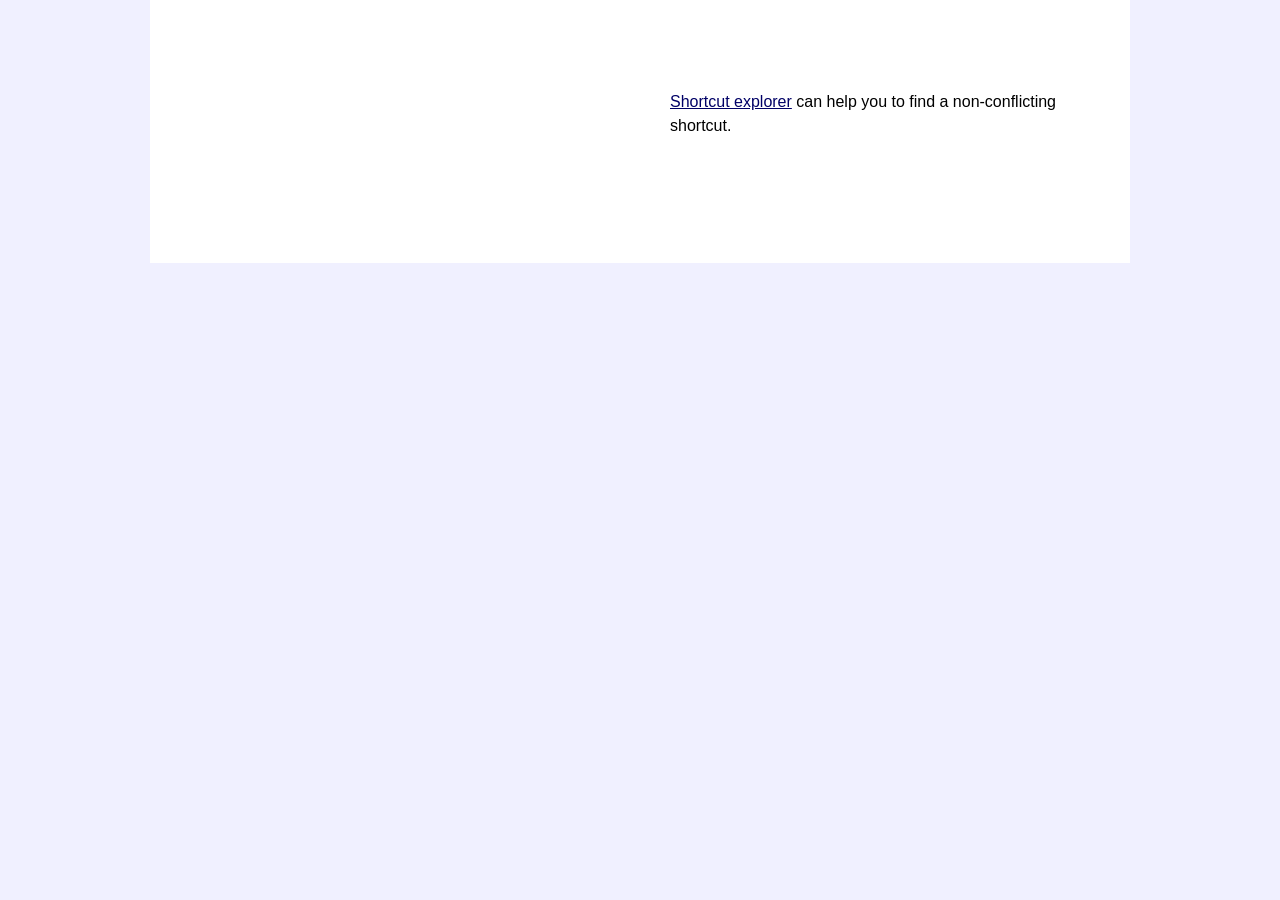
==== index.html @ 9a2fd85f "Update stub page." ====
<!doctype html>

<html lang="en">

<head>
    <meta charset="utf-8">

    <title>Kirill Shmakov</title>

    <meta name="author" content="Kirill Shmakov">
    <meta name="keywords" content="Kirill Shmakov Кирилл Шмаков"/>

    <link rel="stylesheet" type="text/css" href="welcome.css" />
    <link rel="shortcut icon" href="favicon.ico" />
</head>

<body>
<div id="container">

    <div class="row" id="header"></div>

    <div class="row">
        <div class="fright halfwidth">
            <div class="cell">
                <div class="texter">
                    <p>
                        <a href="shortcut-explorer">Shortcut explorer</a> can help you to find a non-conflicting shortcut.
                    </p>
                </div>
            </div>
        </div>
    </div>

    <div class="row" id="footer"></div>
</div>
</body>

</html>
---- welcome.css ----
@import url("reset.css");

html {
    overflow-y: scroll;
}

div {
    overflow: hidden;
}

img {
    border: none;
}

h1, h2, h3 {
    font-family: Helvetica, sans-serif;
    font-weight: normal;
    margin: 20px 0 20px 0;
}

h1, h2, h3, a, a:visited {
    color: #000066;
}

a:hover {
    color: gray;
}

h1 {
    font-size: 32px;
}

h2 {
    font-size: 22px;
}

h3 {
    font-size: 18px;
}

body {
    line-height: 1.5em;
    background: #f0f0ff;
    padding: 0;
    margin: 0;
}

/* general divs */

.fleft {
    float: left;
}

.fright {
    float: right;
}

.center {
    text-align: center;
    margin-left: auto;
    margin-right:  auto;
}

hr {
    border: 0;
    height: 1px;
    background-color: gray;
    width: 90%;
}

/* specific divs */

#container {
    text-align: left;
    width: 980px;
    margin: 0 auto;
    padding: 0;
    background: white;
}

div.row {
    padding: 0 0 30px 0;
}

div.halfwidth {
    width: 50%;
}

div.cell {
    padding: 0 20px 0 20px;
    overflow: hidden;
}

#header {
    height: 50px;
    /*background: gray;*/
}

#footer {
    height: 50px;
    /*background-color: black;*/
}


/* table */

table.sparse td {
    font-family: arial, times;
    text-align: left;
    font-size: 14px;
    padding: 10px 10px 0 10px;
}

/* text */

.texter {
    padding: 5px 10px 5px 10px;
}

.texter p {
    font-family: Helvetica, sans-serif;
    font-size: 16px;
    padding: 5px 0 10px 0;
}

p.bold {
    font-weight: bold;
    padding: 0;
}

p.gray {
    color: gray;
    padding: 0 0 10px 0;
}

/* Pictures */

.photo {
    padding: 10px;
}

.logo {
    padding: 1px 5px 1px 1px;
    height: 15px;
}

.icon {
    padding: 2px 5px 2px 2px;
    height: 25px;
}
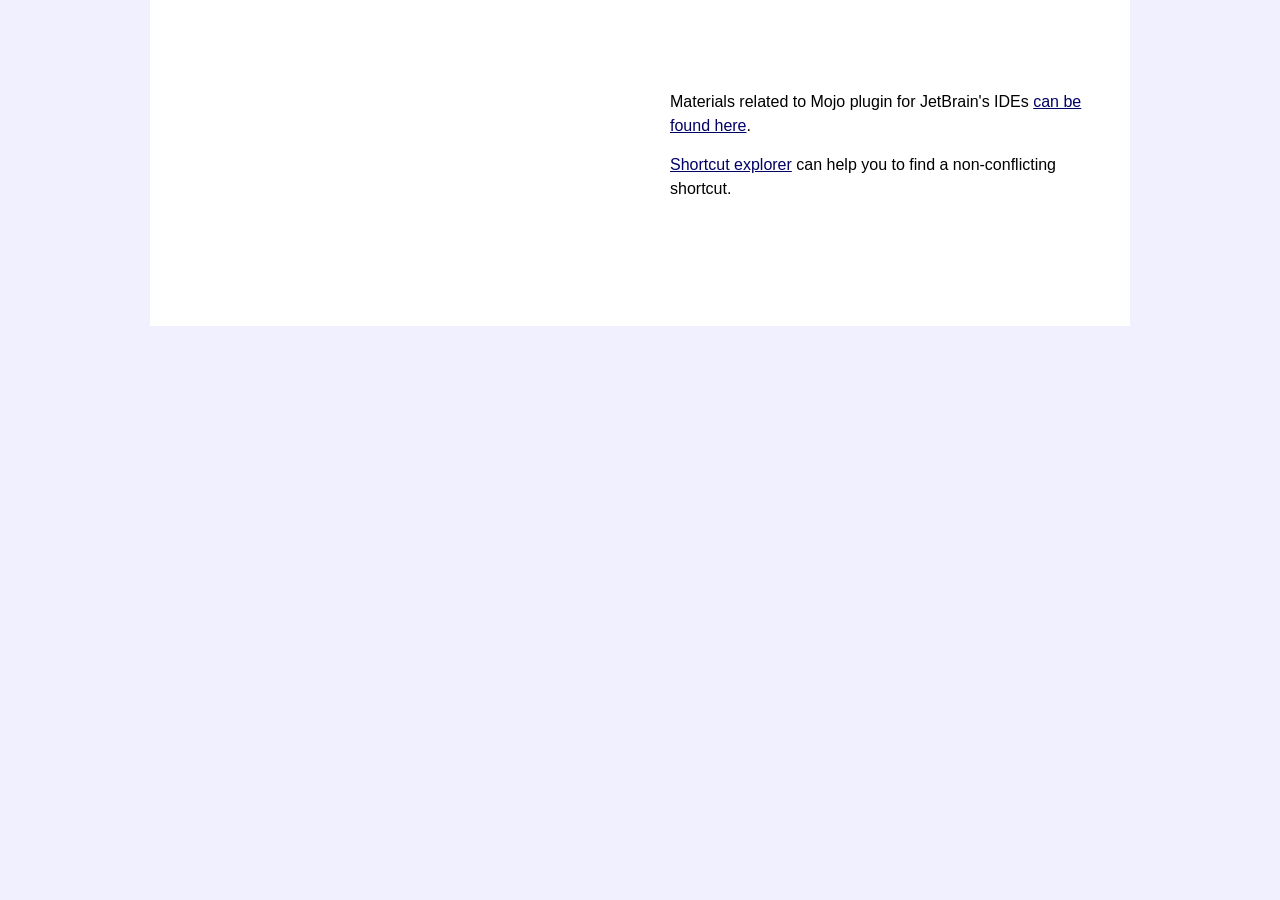
==== commit 8b011754: "Add link to a subsection for Mojo" ====
--- a/index.html
+++ b/index.html
@@ -24,6 +24,9 @@
             <div class="cell">
                 <div class="texter">
                     <p>
+                        Materials related to Mojo plugin for JetBrain's IDEs <a href="mojo-at-jetbrains">can be found here</a>.
+                    </p>
+                    <p>
                         <a href="shortcut-explorer">Shortcut explorer</a> can help you to find a non-conflicting shortcut.
                     </p>
                 </div>
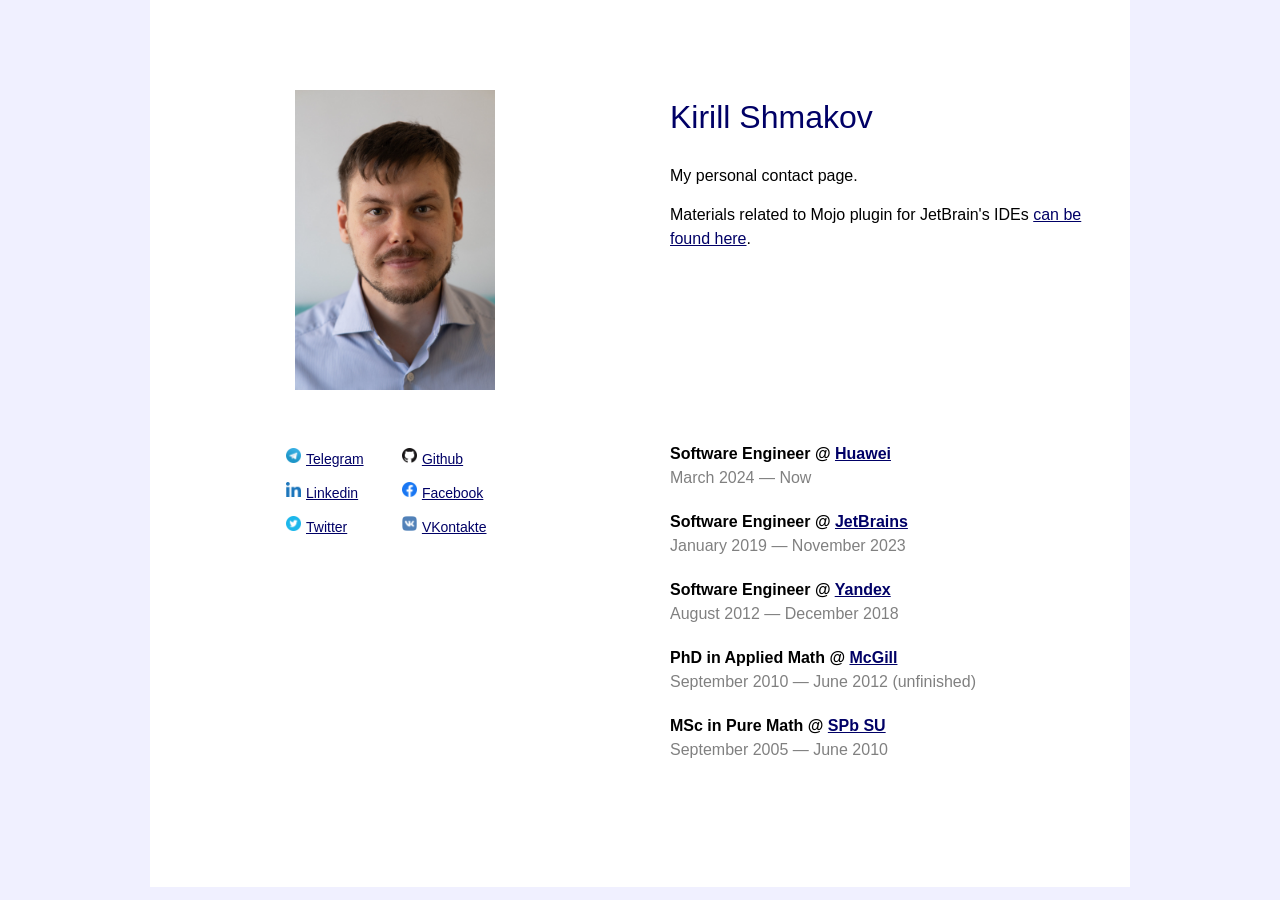
==== commit 182ca4f9: "Update personal card" ====
--- a/index.html
+++ b/index.html
@@ -15,19 +15,150 @@
 </head>
 
 <body>
+
+<!-- Yandex.Metrika counter -->
+<script type="text/javascript" >
+    (function(m,e,t,r,i,k,a){m[i]=m[i]||function(){(m[i].a=m[i].a||[]).push(arguments)};
+    m[i].l=1*new Date();
+    for (var j = 0; j < document.scripts.length; j++) {if (document.scripts[j].src === r) { return; }}
+    k=e.createElement(t),a=e.getElementsByTagName(t)[0],k.async=1,k.src=r,a.parentNode.insertBefore(k,a)})
+    (window, document, "script", "https://mc.yandex.ru/metrika/tag.js", "ym");
+
+    ym(50104159, "init", {
+         clickmap:true,
+         trackLinks:true,
+         accurateTrackBounce:true
+    });
+ </script>
+ <noscript><div><img src="https://mc.yandex.ru/watch/50104159" style="position:absolute; left:-9999px;" alt="" /></div></noscript>
+ <!-- /Yandex.Metrika counter -->
+
+
 <div id="container">
-
     <div class="row" id="header"></div>
 
     <div class="row">
+        <div class="fleft halfwidth">
+            <div class="cell">
+                <div class="center">
+                    <img src="media/me.jpg" class="photo center" alt="Kirill Shmakov" height="300"/>
+                </div>
+            </div>
+        </div>
+
+
         <div class="fright halfwidth">
             <div class="cell">
                 <div class="texter">
+                    <h1>Kirill Shmakov</h1>
+                </div>
+                <div class="texter">
+                    <p>
+                        My personal contact page.
+                    </p>
                     <p>
                         Materials related to Mojo plugin for JetBrain's IDEs <a href="mojo-at-jetbrains">can be found here</a>.
                     </p>
-                    <p>
-                        <a href="shortcut-explorer">Shortcut explorer</a> can help you to find a non-conflicting shortcut.
+                </div>
+            </div>
+        </div>
+    </div>
+
+    <div class="row">
+        <div class="fleft halfwidth">
+            <div class="cell">
+                <div class="center">
+                    <table class="sparse center" style="width:240px;">
+                        <tr>
+                            <td>
+                                <a href="https://t.me/KirillShmakov">
+                                    <img src="media/tg.png" class="logo"/>Telegram
+                                </a>
+                            </td>
+                            <td>
+                                <a href="https://github.com/kishmakov">
+                                    <img src="media/gh.png" class="logo"/>Github
+                                </a>
+                            </td>
+                        </tr>
+                        <tr>
+                            <td>
+                                <a href="https://www.linkedin.com/in/kishmakov/">
+                                    <img src="media/li.png" class="logo"/>Linkedin
+                                </a>
+                            </td>
+                            <td>
+                                <a href="https://facebook.com/kishmakov">
+                                    <img src="media/fb.png" class="logo"/>Facebook
+                                </a>
+                            </td>
+                        </tr>
+                        <tr>
+                            <td>
+                                <a href="https://twitter.com/kishmakov">
+                                    <img src="media/tw.png" class="logo"/>Twitter
+                                </a>
+                            </td>
+                            <td>
+                                <a href="https://vk.com/shmakov">
+                                    <img src="media/vk.png" class="logo"/>VKontakte
+                                </a>
+                            </td>
+                        </tr>
+                    </table>
+                </div>
+            </div>
+        </div>
+
+        <div class="fright halfwidth">
+            <div class="cell">
+                <div class="texter">
+                    <p class="bold">
+                        Software Engineer @
+                        <a href="https://www.huawei.com" target="_blank">Huawei</a>
+                    </p>
+                    <p class="gray">
+                        March 2024 &mdash; Now
+                    </p>
+                </div>
+
+                <div class="texter">
+                    <p class="bold">
+                        Software Engineer @
+                        <a href="https://jetbrains.com" target="_blank">JetBrains</a>
+                    </p>
+                    <p class="gray">
+                        January 2019 &mdash; November 2023
+                    </p>
+                </div>
+
+                <div class="texter">
+                    <p class="bold">
+                        Software Engineer @
+                        <a href="https://yandex.ru" target="_blank">Yandex</a>
+                    </p>
+                    <p class="gray">
+                        August 2012 &mdash; December 2018
+                    </p>
+                </div>
+
+                <div class="texter">
+                    <p class="bold">
+                        PhD in Applied Math @
+                        <a href="https://www.mcgill.ca/" target="_blank">McGill</a>
+                    </p>
+                    <p class="gray">
+                        September 2010 &mdash; June 2012 (unfinished)
+                    </p>
+                </div>
+
+                <div class="texter">
+                    <p class="bold">
+                        MSc in Pure Math @
+                        <a href="https://english.spbu.ru" target="_blank">SPb SU</a>
+                    </p>
+                    <p class="gray">
+                        September 2005 &mdash; June 2010
                     </p>
                 </div>
             </div>
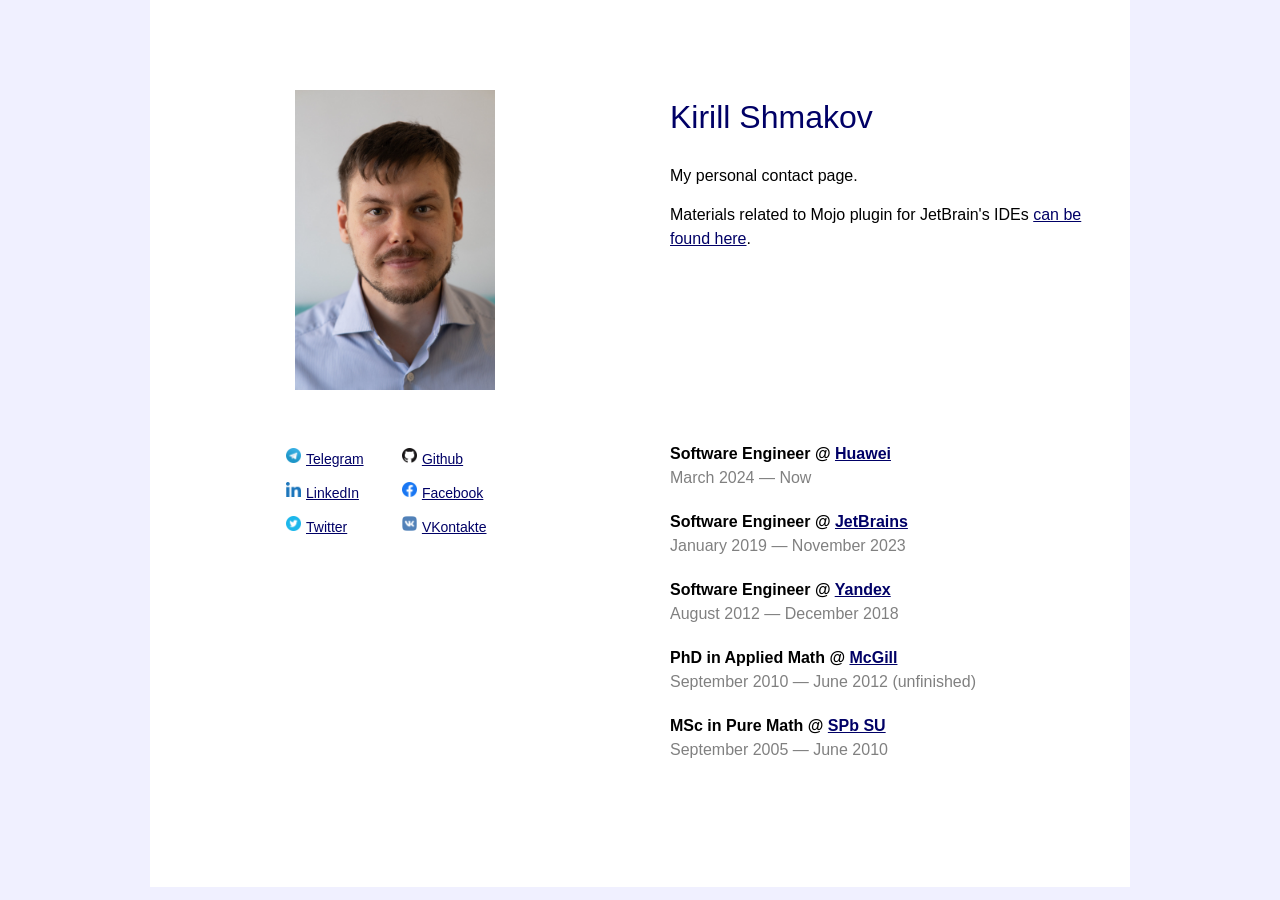
==== commit 1ee7daf6: "Better spelling" ====
--- a/index.html
+++ b/index.html
@@ -84,7 +84,7 @@
                         <tr>
                             <td>
                                 <a href="https://www.linkedin.com/in/kishmakov/">
-                                    <img src="media/li.png" class="logo"/>Linkedin
+                                    <img src="media/li.png" class="logo"/>LinkedIn
                                 </a>
                             </td>
                             <td>
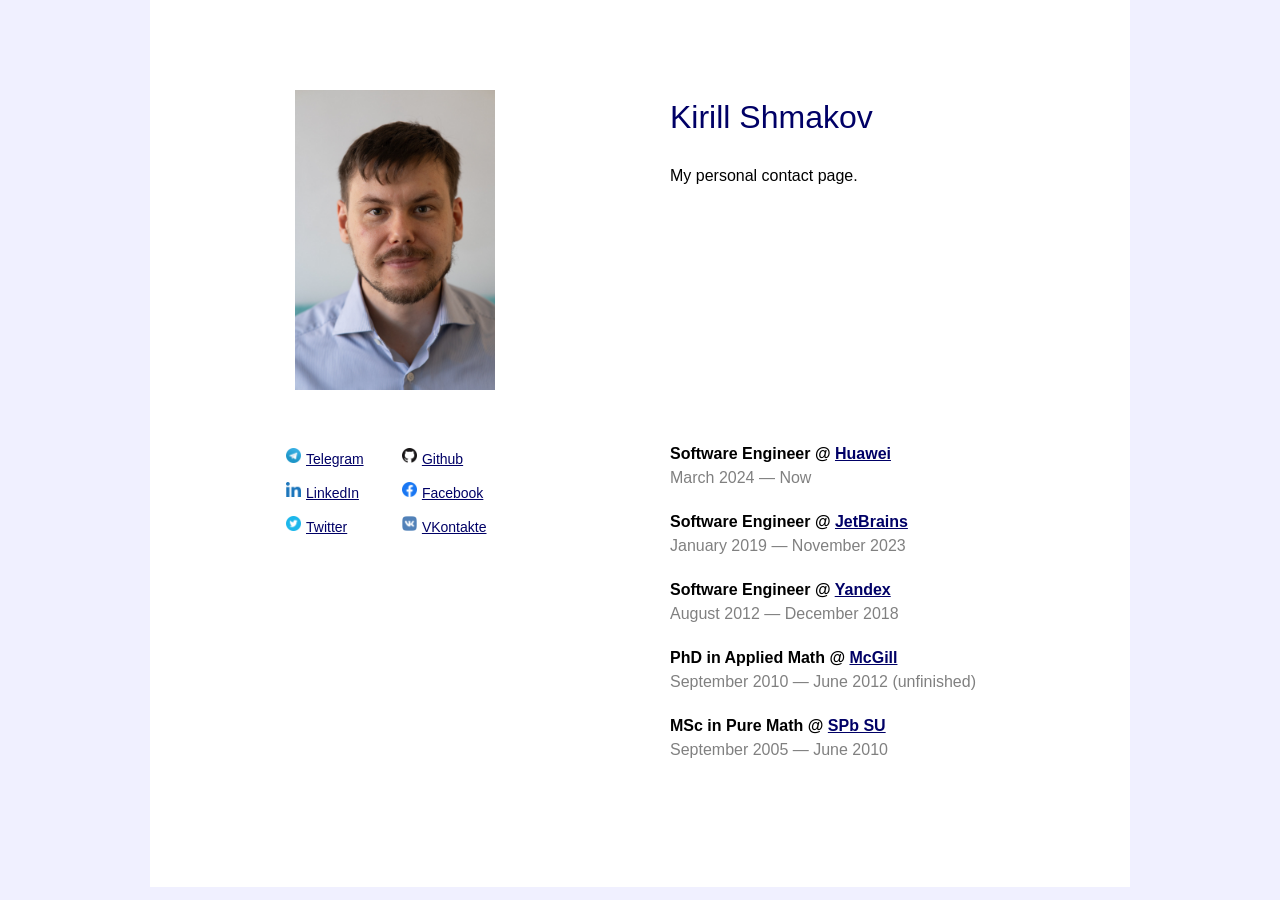
==== commit dff4f612: "Remove mentioning of Mojo plugin from main page" ====
--- a/index.html
+++ b/index.html
@@ -55,9 +55,6 @@
                 <div class="texter">
                     <p>
                         My personal contact page.
-                    </p>
-                    <p>
-                        Materials related to Mojo plugin for JetBrain's IDEs <a href="mojo-at-jetbrains">can be found here</a>.
                     </p>
                 </div>
             </div>
@@ -169,4 +166,4 @@
 </div>
 </body>
 
-</html>+</html>
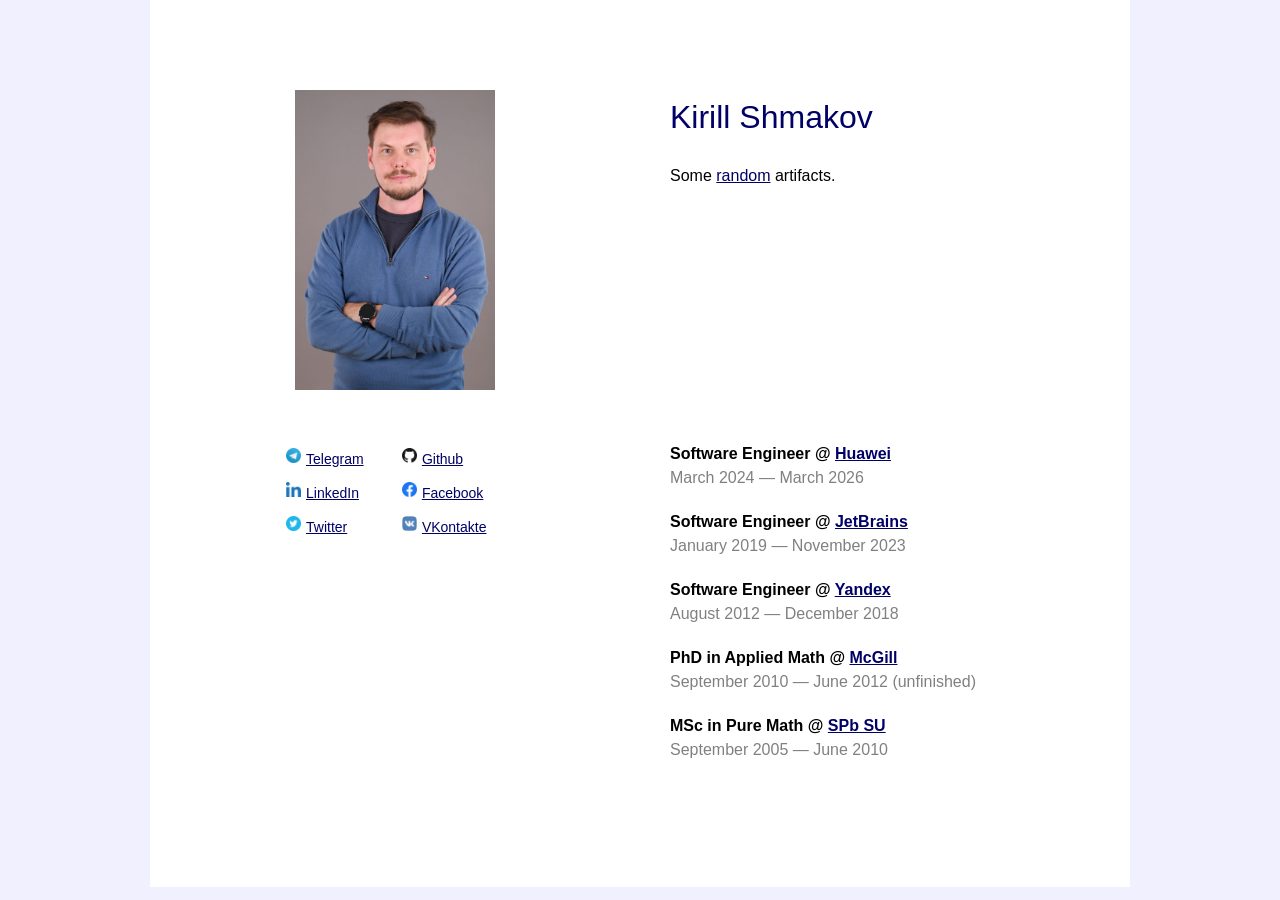
==== commit 5cd67cc5: "Add four colors painter." ====
--- a/index.html
+++ b/index.html
@@ -54,7 +54,7 @@
                 </div>
                 <div class="texter">
                     <p>
-                        My personal contact page.
+                        Some <a href="random/">random</a> artifacts.
                     </p>
                 </div>
             </div>
@@ -115,7 +115,7 @@
                         <a href="https://www.huawei.com" target="_blank">Huawei</a>
                     </p>
                     <p class="gray">
-                        March 2024 &mdash; Now
+                        March 2024 &mdash; March 2026
                     </p>
                 </div>
 
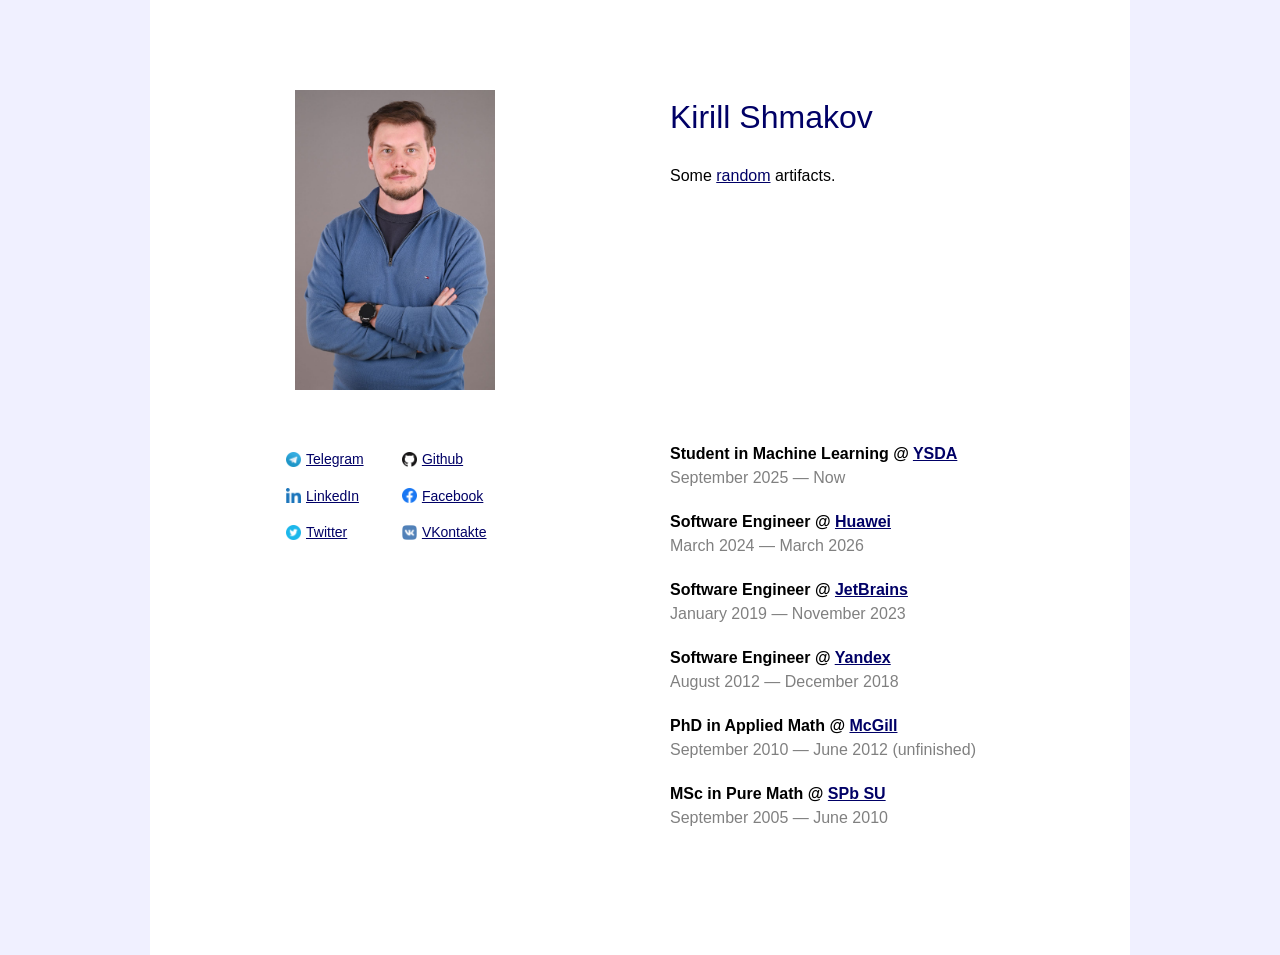
==== commit 286ceaf6: "Mention SHAD." ====
--- a/index.html
+++ b/index.html
@@ -111,6 +111,16 @@
             <div class="cell">
                 <div class="texter">
                     <p class="bold">
+                        Student in Machine Learning @
+                        <a href="https://dataschool.yandex.com" target="_blank">YSDA</a>
+                    </p>
+                    <p class="gray">
+                        September 2025 &mdash; Now
+                    </p>
+                </div>
+
+                <div class="texter">
+                    <p class="bold">
                         Software Engineer @
                         <a href="https://www.huawei.com" target="_blank">Huawei</a>
                     </p>
--- a/welcome.css
+++ b/welcome.css
@@ -111,6 +111,11 @@
     padding: 10px 10px 0 10px;
 }
 
+table.sparse a {
+    display: inline-flex;
+    align-items: center;
+}
+
 /* text */
 
 .texter {
@@ -140,7 +145,7 @@
 }
 
 .logo {
-    padding: 1px 5px 1px 1px;
+    padding: 0 5px 0 1px;
     height: 15px;
 }
 
